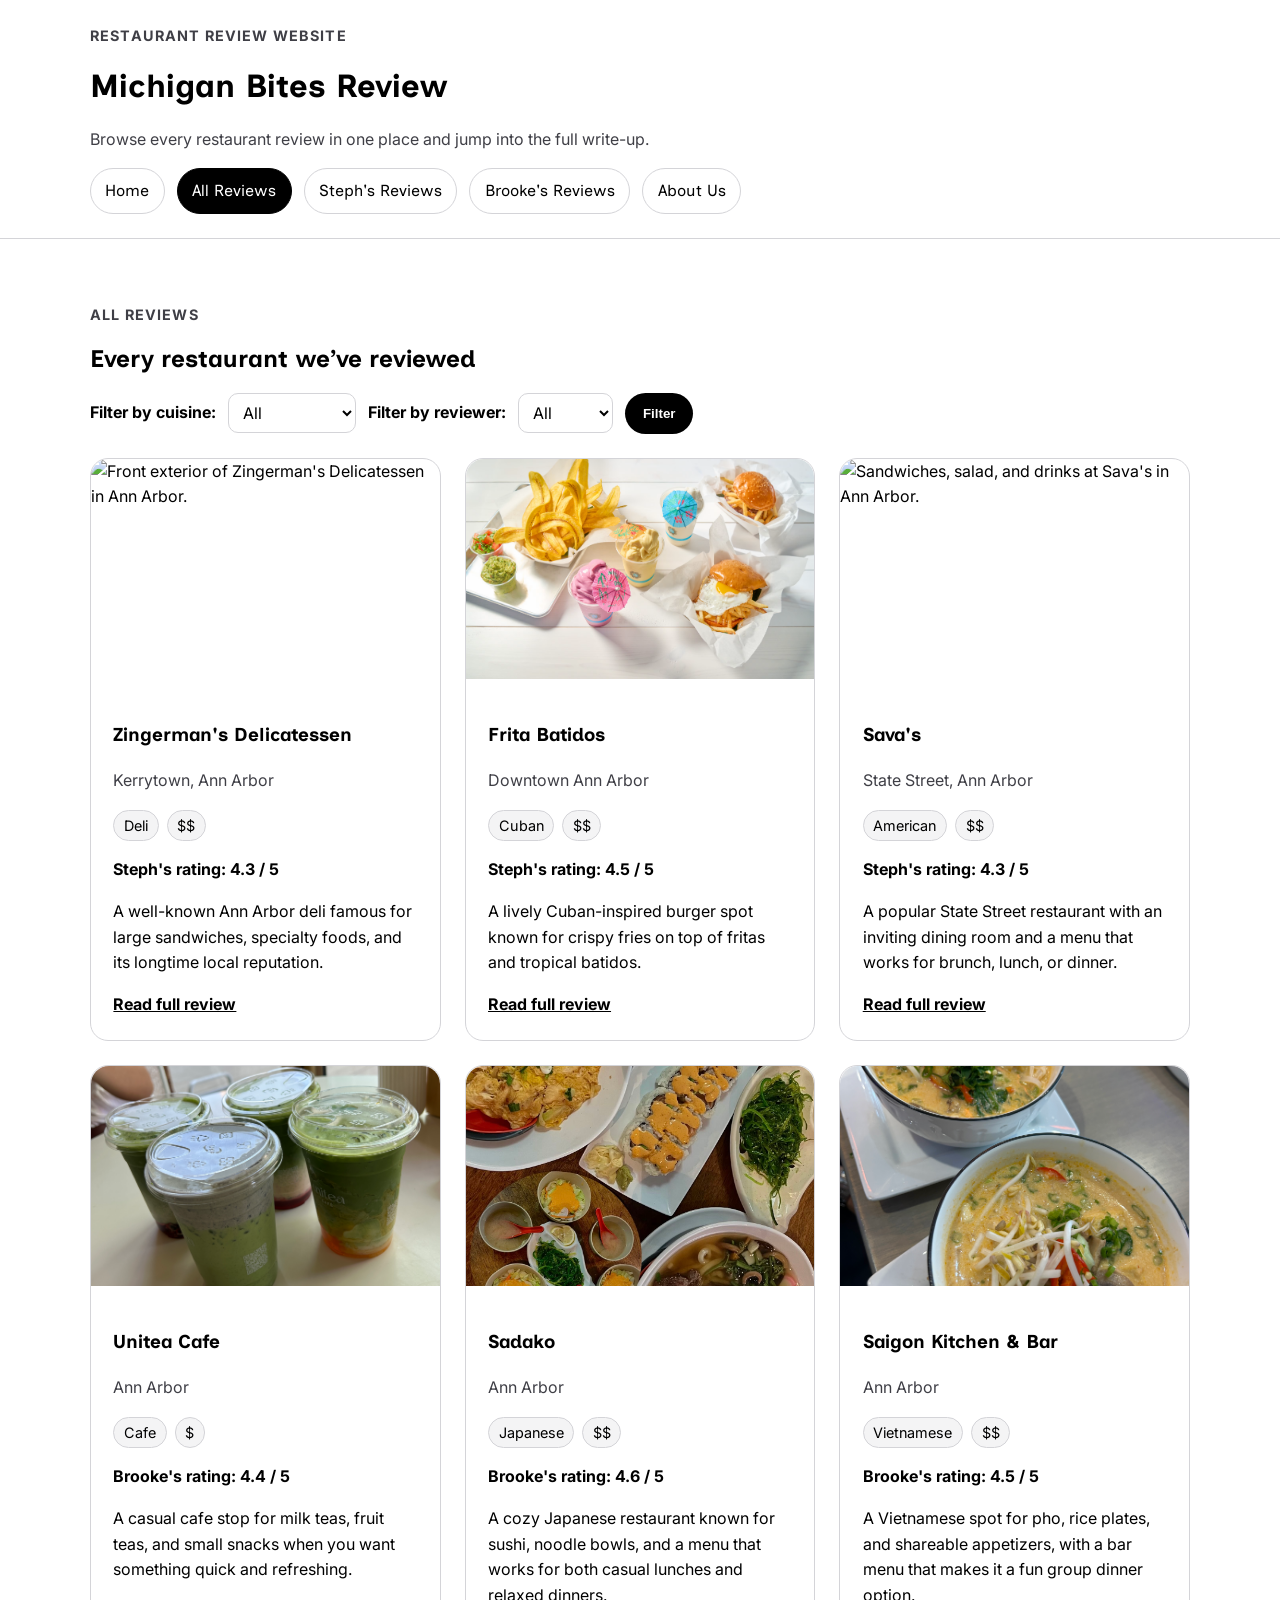
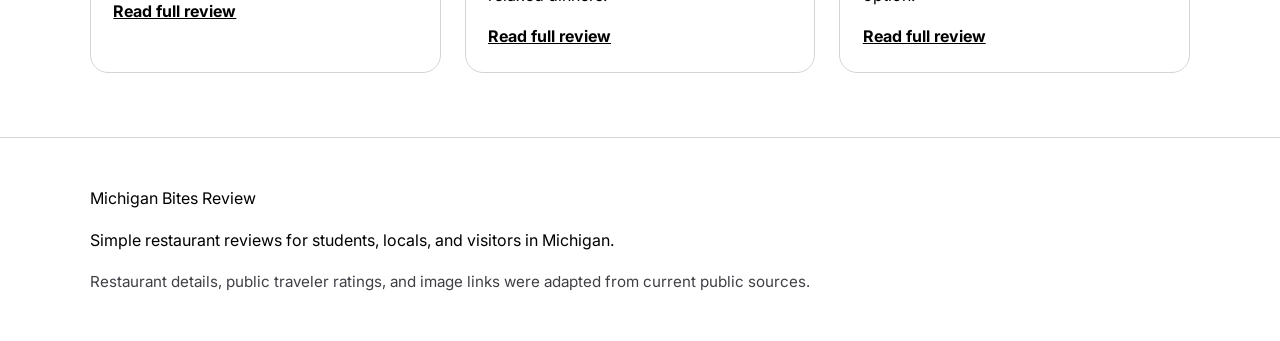
==== all-reviews.html @ a38d1d95 "styling" ====
<!DOCTYPE html>
<html lang="en">
<head>
  <meta charset="UTF-8">
  <meta name="viewport" content="width=device-width, initial-scale=1.0">
  <title>All Reviews | Michigan Bites Review</title>
  <link rel="stylesheet" href="styles.css">
  <script src="filter.js" defer></script>
</head>
<body>
  <a class="skip-link" href="#main-content">Skip to main content</a>

  <header class="site-header">
    <div class="container">
      <div class="brand-block">
        <p class="eyebrow">Restaurant Review Website</p>
        <h1>Michigan Bites Review</h1>
        <p class="intro">
          Browse every restaurant review in one place and jump into the full write-up.
        </p>
      </div>

      <nav aria-label="Main navigation">
        <ul class="nav-list">
          <li><a href="index.html">Home</a></li>
          <li><a href="all-reviews.html" aria-current="page">All Reviews</a></li>
          <li><a href="stephs-reviews.html">Steph's Reviews</a></li>
          <li><a href="brookes-reviews.html">Brooke's Reviews</a></li>
          <li><a href="about-us.html">About Us</a></li>
        </ul>
      </nav>
    </div>
  </header>

  <main id="main-content" class="section">
    <div class="container">
      <p class="section-label">All Reviews</p>
      <h2>Every restaurant we’ve reviewed</h2>

      <div class="filter-bar" aria-label="Filter reviews">
        <label for="cuisine-filter"><strong>Filter by cuisine:</strong></label>
        <select id="cuisine-filter">
          <option value="all">All</option>
          <option value="deli">Deli</option>
          <option value="cuban">Cuban</option>
          <option value="american">American</option>
          <option value="cafe">Cafe</option>
          <option value="japanese">Japanese</option>
          <option value="vietnamese">Vietnamese</option>
        </select>

        <label for="reviewer-filter"><strong>Filter by reviewer:</strong></label>
        <select id="reviewer-filter">
          <option value="all">All</option>
          <option value="steph">Steph</option>
          <option value="brooke">Brooke</option>
        </select>

        <button class="button-link" type="button" id="cuisine-filter-button">Filter</button>
      </div>

      <p class="no-results-message" id="no-results-message" hidden>
        There aren't any results shown. Please try again.
      </p>

      <div class="card-grid">
        <article class="review-card" data-cuisine="deli" data-reviewer="steph">
          <img src="https://www.zingermansdeli.com/app/uploads/2022/11/Deli_Deli_Front_Spring_16x9_Crop_WEB_2021.jpg" alt="Front exterior of Zingerman's Delicatessen in Ann Arbor.">
          <div class="card-content">
            <h3>Zingerman's Delicatessen</h3>
            <p class="meta">Kerrytown, Ann Arbor</p>
            <div class="tag-row">
              <span class="tag">Deli</span>
              <span class="tag">$$</span>
            </div>
            <p class="rating">Steph's rating: 4.3 / 5</p>
            <p>
              A well-known Ann Arbor deli famous for large sandwiches, specialty
              foods, and its longtime local reputation.
            </p>
            <a class="text-link" href="zingermans.html">Read full review</a>
          </div>
        </article>

        <article class="review-card" data-cuisine="cuban" data-reviewer="steph">
          <img src="images/frita.jpg" alt="Burger and fries from Frita Batidos in Ann Arbor.">
          <div class="card-content">
            <h3>Frita Batidos</h3>
            <p class="meta">Downtown Ann Arbor</p>
            <div class="tag-row">
              <span class="tag">Cuban</span>
              <span class="tag">$$</span>
            </div>
            <p class="rating">Steph's rating: 4.5 / 5</p>
            <p>
              A lively Cuban-inspired burger spot known for crispy fries on top of
              fritas and tropical batidos.
            </p>
            <a class="text-link" href="frita-batidos.html">Read full review</a>
          </div>
        </article>

        <article class="review-card" data-cuisine="american" data-reviewer="steph">
          <img src="https://images.squarespace-cdn.com/content/v1/67cf414f31701c1c1927f87d/36ddcbe2-a7ff-451a-a430-a8d5077a0384/_F8A4283.jpg" alt="Sandwiches, salad, and drinks at Sava's in Ann Arbor.">
          <div class="card-content">
            <h3>Sava's</h3>
            <p class="meta">State Street, Ann Arbor</p>
            <div class="tag-row">
              <span class="tag">American</span>
              <span class="tag">$$</span>
            </div>
            <p class="rating">Steph's rating: 4.3 / 5</p>
            <p>
              A popular State Street restaurant with an inviting dining room and a
              menu that works for brunch, lunch, or dinner.
            </p>
            <a class="text-link" href="savas.html">Read full review</a>
          </div>
        </article>

        <article class="review-card" data-cuisine="cafe" data-reviewer="brooke">
          <img src="images/unitea.jpg" alt="Drink from Unitea Cafe.">
          <div class="card-content">
            <h3>Unitea Cafe</h3>
            <p class="meta">Ann Arbor</p>
            <div class="tag-row">
              <span class="tag">Cafe</span>
              <span class="tag">$</span>
            </div>
            <p class="rating">Brooke's rating: 4.4 / 5</p>
            <p>
              A casual cafe stop for milk teas, fruit teas, and small snacks when you
              want something quick and refreshing.
            </p>
            <a class="text-link" href="unitea-cafe.html">Read full review</a>
          </div>
        </article>

        <article class="review-card" data-cuisine="japanese" data-reviewer="brooke">
          <img src="images/sadako.jpg" alt="Food from Sadako restaurant.">
          <div class="card-content">
            <h3>Sadako</h3>
            <p class="meta">Ann Arbor</p>
            <div class="tag-row">
              <span class="tag">Japanese</span>
              <span class="tag">$$</span>
            </div>
            <p class="rating">Brooke's rating: 4.6 / 5</p>
            <p>
              A cozy Japanese restaurant known for sushi, noodle bowls, and a menu
              that works for both casual lunches and relaxed dinners.
            </p>
            <a class="text-link" href="sadako.html">Read full review</a>
          </div>
        </article>

        <article class="review-card" data-cuisine="vietnamese" data-reviewer="brooke">
          <img src="images/saigon.jpg" alt="Food from Saigon Kitchen & Bar.">
          <div class="card-content">
            <h3>Saigon Kitchen &amp; Bar</h3>
            <p class="meta">Ann Arbor</p>
            <div class="tag-row">
              <span class="tag">Vietnamese</span>
              <span class="tag">$$</span>
            </div>
            <p class="rating">Brooke's rating: 4.5 / 5</p>
            <p>
              A Vietnamese spot for pho, rice plates, and shareable appetizers, with
              a bar menu that makes it a fun group dinner option.
            </p>
            <a class="text-link" href="saigon-kitchen-bar.html">Read full review</a>
          </div>
        </article>
      </div>
    </div>
  </main>

  <footer class="site-footer">
    <div class="container">
      <p>Michigan Bites Review</p>
      <p>Simple restaurant reviews for students, locals, and visitors in Michigan.</p>
      <p class="footer-note">Restaurant details, public traveler ratings, and image links were adapted from current public sources.</p>
    </div>
  </footer>
</body>
</html>
---- styles.css ----
@import url("https://fonts.googleapis.com/css2?family=Inclusive+Sans:wght@400;700&family=Inter:wght@400;600;700;800&display=swap");

:root {
  --text: #000000;
  --muted: #3f3f46;
  --card: #ffffff;
  --border: #d4d4d8;
  --soft-gray: #f4f4f5;
}

* {
  box-sizing: border-box;
}

body {
  margin: 0;
  font-family: "Inter", Arial, sans-serif;
  line-height: 1.6;
  color: var(--text);
  background: #ffffff;
}

img {
  display: block;
  max-width: 100%;
}

a {
  color: var(--text);
}

a:focus,
button:focus {
  outline: 3px solid #1f5eff;
  outline-offset: 3px;
}

.skip-link {
  position: absolute;
  left: -9999px;
  top: 0;
  background: #ffffff;
  color: #000000;
  padding: 0.75rem 1rem;
}

.skip-link:focus {
  left: 1rem;
  top: 1rem;
  z-index: 20;
}

.container {
  width: min(1100px, 92%);
  margin: 0 auto;
}

.site-header {
  border-bottom: 1px solid var(--border);
  background: #ffffff;
}

.brand-block {
  padding-top: 1.5rem;
}

.eyebrow,
.section-label {
  margin: 0;
  font-size: 0.9rem;
  letter-spacing: 0.08em;
  text-transform: uppercase;
  color: var(--muted);
  font-weight: bold;
}

.site-header h1,
.hero h2,
.section h2,
.review-card h3,
.popular-card h3,
.hero-card h3,
.detail-card h2,
nav {
  font-family: "Inclusive Sans", "Inter", Arial, sans-serif;
}

.site-header h1,
.hero h2,
.section h2 {
  line-height: 1.15;
}

.intro {
  max-width: 45rem;
  color: var(--muted);
}

.nav-list {
  list-style: none;
  display: flex;
  flex-wrap: wrap;
  gap: 0.75rem;
  margin: 1rem 0 0;
  padding: 0 0 1.5rem;
}

.nav-list a {
  display: inline-block;
  padding: 0.55rem 0.9rem;
  border: 1px solid var(--border);
  border-radius: 999px;
  background: #ffffff;
  text-decoration: none;
  color: var(--text);
}

.nav-list a[aria-current="page"] {
  background: #000000;
  color: #ffffff;
  border-color: #000000;
}

.hero,
.section {
  padding: 4rem 0;
}

.section-alt {
  background: var(--soft-gray);
}

.hero-grid {
  display: grid;
  grid-template-columns: 2fr 1fr;
  gap: 2rem;
  align-items: center;
}

.hero-card,
.popular-card,
.review-card,
.detail-card {
  background: var(--card);
  border: 1px solid var(--border);
  border-radius: 18px;
}

.hero-card {
  padding: 1.5rem;
}

.feature-list {
  padding-left: 1.25rem;
  margin-bottom: 0;
}

.button-link,
.text-link {
  font-weight: bold;
}

.button-link {
  display: inline-block;
  margin-top: 1rem;
  padding: 0.8rem 1.1rem;
  border-radius: 999px;
  background: #000000;
  color: #ffffff;
  text-decoration: none;
}

.card-grid,
.popular-grid {
  display: grid;
  gap: 1.5rem;
}

.card-grid {
  grid-template-columns: repeat(3, 1fr);
}

.review-card {
  opacity: 1;
  transition: opacity 260ms ease;
  will-change: opacity;
}

.review-card.is-hiding {
  opacity: 0;
}

@media (prefers-reduced-motion: reduce) {
  .review-card {
    transition: none;
  }
}

.popular-grid {
  grid-template-columns: repeat(3, 1fr);
}

.review-card img {
  width: 100%;
  height: 220px;
  object-fit: cover;
  border-radius: 18px 18px 0 0;
}

.card-content,
.popular-card,
.detail-content {
  padding: 1.4rem;
}

.popular-card a {
  color: inherit;
  text-decoration-thickness: 0.08em;
  text-underline-offset: 0.18em;
}

.popular-card a:hover {
  color: var(--muted);
}

.meta {
  color: var(--muted);
}

.tag-row {
  display: flex;
  flex-wrap: wrap;
  gap: 0.5rem;
  margin: 0.6rem 0 0.75rem;
}

.tag {
  display: inline-block;
  padding: 0.2rem 0.6rem;
  border: 1px solid var(--border);
  border-radius: 999px;
  background: var(--soft-gray);
  font-size: 0.9rem;
}

.rating {
  font-weight: bold;
  color: var(--text);
}

.filter-bar {
  display: flex;
  flex-wrap: wrap;
  gap: 0.75rem;
  align-items: center;
  margin: 1rem 0 1.5rem;
}

.filter-bar select {
  padding: 0.5rem 0.6rem;
  border-radius: 10px;
  border: 1px solid var(--border);
  background: #ffffff;
  font: inherit;
}

.filter-bar .button-link {
  margin-top: 0;
  border: 0;
  cursor: pointer;
}

.no-results-message {
  margin: 1rem 0 1.5rem;
  padding: 1rem;
  border: 1px solid var(--border);
  border-radius: 12px;
  background: var(--soft-gray);
  color: var(--muted);
  font-weight: 600;
}

.detail-layout {
  max-width: 900px;
}

.detail-card {
  overflow: hidden;
}

.detail-image {
  width: 100%;
  max-height: 360px;
  object-fit: cover;
}

.about-layout {
  display: grid;
  grid-template-columns: 1fr 2fr;
  gap: 1.5rem;
  padding: 1.4rem;
  align-items: start;
}

.about-photo {
  width: 100%;
  max-height: 360px;
  object-fit: cover;
  border-radius: 14px;
  border: 1px solid var(--border);
}

.about-layout .detail-content {
  padding: 0;
}

.contact-section {
  margin-top: 2rem;
}

.contact-form {
  background: var(--card);
  border: 1px solid var(--border);
  border-radius: 18px;
  padding: 1.4rem;
  display: grid;
  gap: 0.75rem;
}

.contact-form input,
.contact-form textarea {
  width: 100%;
  padding: 0.7rem 0.8rem;
  border-radius: 12px;
  border: 1px solid var(--border);
  background: #ffffff;
  font: inherit;
}

.contact-form textarea {
  resize: vertical;
}

.contact-form .button-link {
  border: 0;
  cursor: pointer;
  width: fit-content;
}

.site-footer {
  padding: 2rem 0;
  border-top: 1px solid var(--border);
  background: #ffffff;
}

.footer-note {
  font-size: 0.95rem;
  color: var(--muted);
}

@media (max-width: 900px) {
  .hero-grid,
  .card-grid,
  .popular-grid,
  .about-layout {
    grid-template-columns: 1fr;
  }
}

@media (max-width: 600px) {
  .hero,
  .section {
    padding: 3rem 0;
  }

  .nav-list {
    gap: 0.5rem;
  }

  .nav-list a {
    width: 100%;
    text-align: center;
  }
}
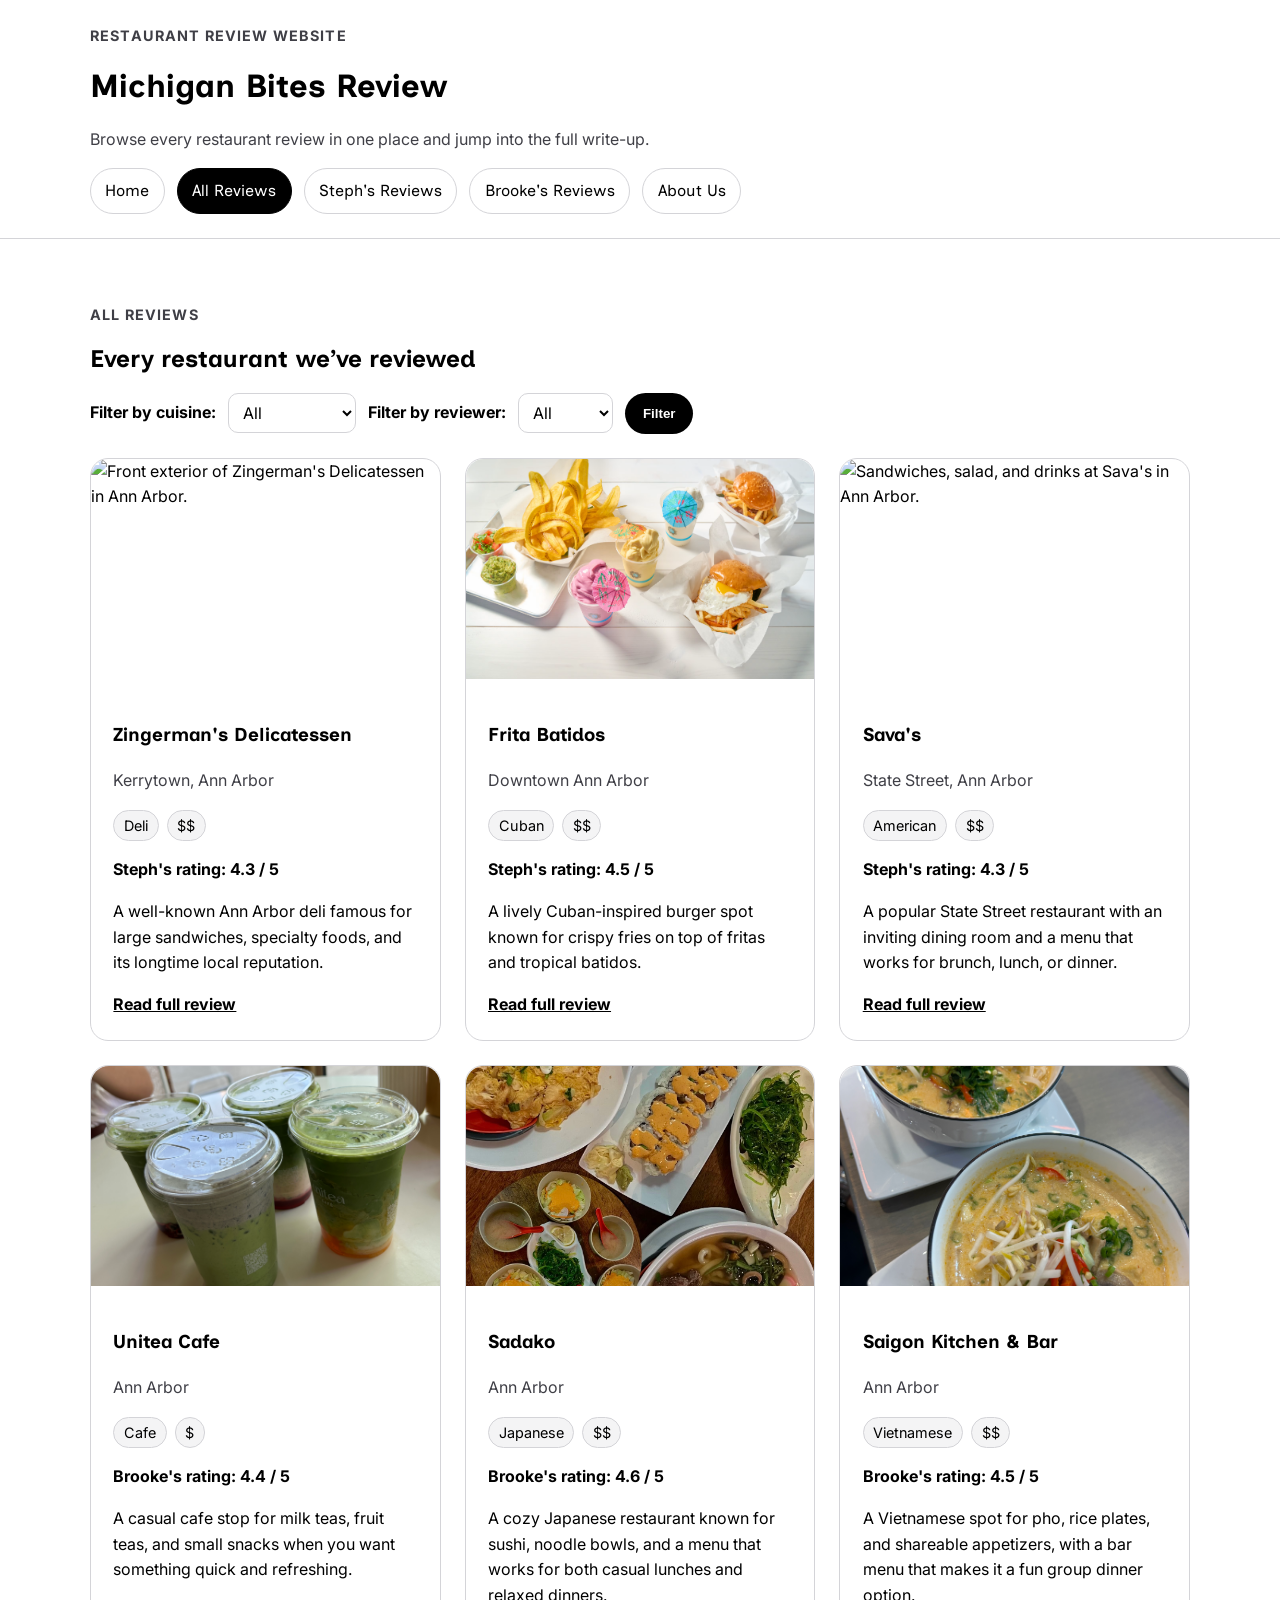
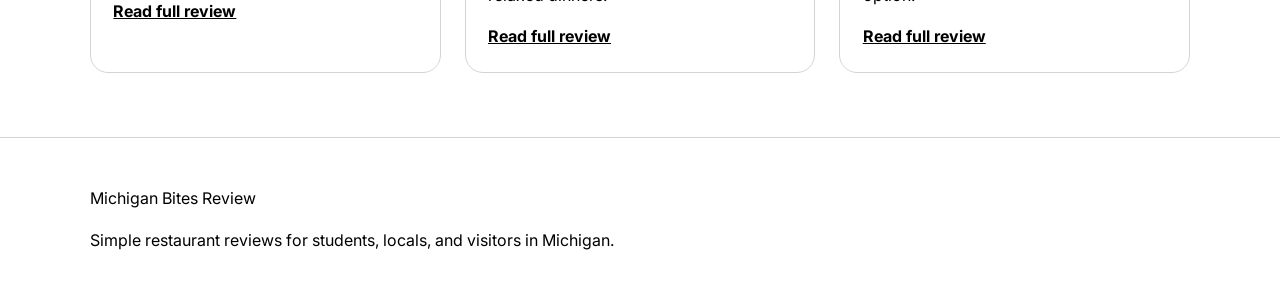
==== commit 25746825: "Accessibility:" ====
--- a/all-reviews.html
+++ b/all-reviews.html
@@ -6,6 +6,7 @@
   <title>All Reviews | Michigan Bites Review</title>
   <link rel="stylesheet" href="styles.css">
   <script src="filter.js" defer></script>
+  <script src="review-modal.js" defer></script>
 </head>
 <body>
   <a class="skip-link" href="#main-content">Skip to main content</a>
@@ -179,7 +180,6 @@
     <div class="container">
       <p>Michigan Bites Review</p>
       <p>Simple restaurant reviews for students, locals, and visitors in Michigan.</p>
-      <p class="footer-note">Restaurant details, public traveler ratings, and image links were adapted from current public sources.</p>
     </div>
   </footer>
 </body>
--- a/styles.css
+++ b/styles.css
@@ -150,9 +150,14 @@
   padding: 1.5rem;
 }
 
+.hero-card h3 {
+  margin-top: 0;
+  margin-bottom: 0.75rem;
+}
+
 .feature-list {
+  margin: 0;
   padding-left: 1.25rem;
-  margin-bottom: 0;
 }
 
 .button-link,
@@ -248,6 +253,70 @@
   color: var(--text);
 }
 
+.modal-open {
+  overflow: hidden;
+}
+
+.review-modal-overlay {
+  position: fixed;
+  inset: 0;
+  z-index: 50;
+  display: grid;
+  place-items: center;
+  padding: 1.5rem;
+  background: rgba(48, 48, 54, 0.72);
+}
+
+.review-modal-overlay[hidden] {
+  display: none;
+}
+
+.review-modal {
+  position: relative;
+  width: min(900px, 100%);
+  max-height: 88vh;
+  overflow: auto;
+  border-radius: 18px;
+  background: #ffffff;
+  box-shadow: 0 24px 60px rgba(0, 0, 0, 0.28);
+}
+
+.modal-close {
+  position: absolute;
+  top: 0.8rem;
+  right: 0.8rem;
+  width: 2.5rem;
+  height: 2.5rem;
+  border: 1px solid var(--border);
+  border-radius: 999px;
+  background: #ffffff;
+  color: #000000;
+  cursor: pointer;
+  font-size: 1.5rem;
+  line-height: 1;
+}
+
+.modal-image {
+  width: 100%;
+  max-height: 320px;
+  object-fit: cover;
+}
+
+.modal-body {
+  padding: 1.5rem;
+}
+
+.map-section {
+  margin-top: 1.5rem;
+}
+
+.map-frame {
+  width: 100%;
+  min-height: 300px;
+  border: 1px solid var(--border);
+  border-radius: 12px;
+}
+
 .filter-bar {
   display: flex;
   flex-wrap: wrap;
@@ -353,11 +422,6 @@
   background: #ffffff;
 }
 
-.footer-note {
-  font-size: 0.95rem;
-  color: var(--muted);
-}
-
 @media (max-width: 900px) {
   .hero-grid,
   .card-grid,
@@ -381,4 +445,20 @@
     width: 100%;
     text-align: center;
   }
-}
+
+  .review-modal-overlay {
+    padding: 0.75rem;
+  }
+
+  .review-modal {
+    max-height: 92vh;
+  }
+
+  .modal-body {
+    padding: 1.1rem;
+  }
+
+  .map-frame {
+    min-height: 240px;
+  }
+}
